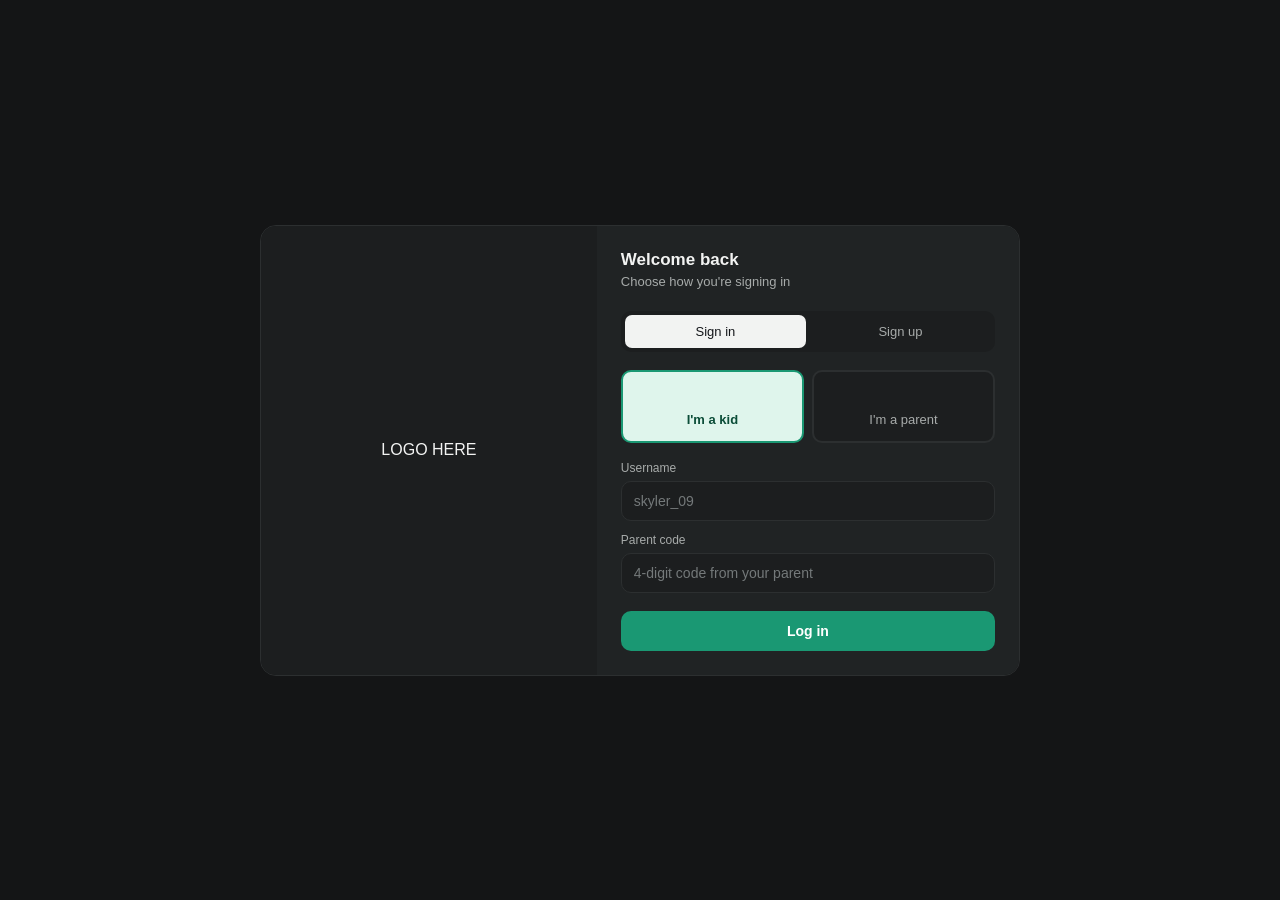
==== index.html @ 77bbfc09 "Signup" ====
<!DOCTYPE html>
<html lang="en">
<head>
<meta charset="UTF-8" />
<meta name="viewport" content="width=device-width, initial-scale=1.0" />
<title>QuestSafe — Sign in</title>
<link rel="stylesheet" href="styles.css" />
</head>
<body>

<div class="layout">
  <div class="brand-panel">
    <p> LOGO HERE</p>
  </div>


  <div class="form-panel">

    <div class="panel-header">
      <div>
        <h2 id="header-title">Welcome back</h2>
        <p class="subtitle" id="header-subtitle">Choose how you're signing in</p>
      </div>
    </div>

    <div class="tabs">
      <button type="button" class="tab-btn active" data-tab="signin">Sign in</button>
      <button type="button" class="tab-btn" data-tab="signup">Sign up</button>
    </div>

    <div class="role-toggle" id="role-toggle-signin">
      <button type="button" class="role-btn active" data-role="kid">
        <svg viewBox="0 0 24 24" fill="none"></svg>
        I'm a kid
      </button>
      <button type="button" class="role-btn" data-role="parent">
        <svg viewBox="0 0 24 24" fill="none"></svg>
        I'm a parent
      </button>
    </div>

    <!-- SIGN IN — KID -->
    <form class="panel-form visible" id="panel-signin-kid" novalidate>
      <div class="field">
        <label for="si-kid-username">Username</label>
        <input type="text" id="si-kid-username" placeholder="skyler_09" autocomplete="off" required />
      </div>
      <div class="field">
        <label for="si-kid-code">Parent code</label>
        <input type="text" id="si-kid-code" placeholder="4-digit code from your parent" inputmode="numeric" maxlength="4" required />
      </div>
      <button type="submit" class="primary-btn">Log in</button>
    </form>

    <!-- SIGN IN — PARENT -->
    <form class="panel-form" id="panel-signin-parent" novalidate>
      <div class="field">
        <label for="si-parent-email">Email</label>
        <input type="email" id="si-parent-email" placeholder="you@email.com" autocomplete="email" required />
      </div>
      <div class="field">
        <label for="si-parent-password">Password</label>
        <input type="password" id="si-parent-password" placeholder="••••••••" autocomplete="current-password" required />
      </div>
      <button type="submit" class="primary-btn">Log in</button>
    </form>

    <!-- SIGN UP — KID (no account creation) -->
    <div class="panel-form" id="panel-signup-kid">
      <div class="info-box">
        <svg viewBox="0 0 24 24" fill="none" stroke="currentColor" stroke-width="2" stroke-linecap="round" stroke-linejoin="round"><circle cx="12" cy="12" r="10"/><path d="M12 16v-4M12 8h.01"/></svg>
        <p>Kids don't create their own account here. Ask your parent to sign up first — they'll give you a code to sign in with.</p>
      </div>
    </div>

    <!-- SIGN UP — PARENT -->
    <form class="panel-form" id="panel-signup-parent" novalidate>
      <p class="role-line" id="signup-label">Creating a <b>Parent</b> account first</p>
      <div class="field">
        <label for="su-parent-email">Email</label>
        <input type="email" id="su-parent-email" placeholder="you@email.com" autocomplete="email" required />
      </div>
      <div class="field">
        <label for="su-parent-password">Password</label>
        <input type="password" id="su-parent-password" placeholder="••••••••" autocomplete="new-password" minlength="8" required />
      </div>
      <button type="submit" class="primary-btn">Create account</button>

      <div class="info-box">
        <svg viewBox="0 0 24 24" fill="none" stroke="currentColor" stroke-width="2" stroke-linecap="round" stroke-linejoin="round"><circle cx="12" cy="12" r="10"/><path d="M12 16v-4M12 8h.01"/></svg>
        <p>After signup you'll get a 4-digit code to share with your kid so they can create their profile and link it to yours.</p>
      </div>
    </form>

  </div>
</div>

<script src="script.js"></script>
</body>
</html>
---- styles.css ----
:root {
  --bg: #141516;
  --panel: #1c1e1f;
  --panel-2: #202324;
  --border: #2c2f30;
  --border-soft: #26282a;

  --green-600: #1a9873;
  --green-700: #157a5c;
  --green-tint-bg: #dff5ec;
  --green-tint-text: #0b4d38;

  --text-primary: #f2f3f2;
  --text-secondary: #a7abaa;
  --text-muted: #74797a;

  --danger: #e0827e;

  --radius: 10px;
  --radius-lg: 16px;
}

* { box-sizing: border-box; }

body {
  margin: 0;
  font-family: -apple-system, BlinkMacSystemFont, "Segoe UI", Roboto, sans-serif;
  background: var(--bg);
  color: var(--text-primary);
  min-height: 100vh;
  display: flex;
  align-items: center;
  justify-content: center;
  padding: 24px;
}

.layout {
  display: flex;
  width: 100%;
  max-width: 760px;
  border-radius: var(--radius-lg);
  overflow: hidden;
  border: 1px solid var(--border);
}


.brand-panel {
  flex: 1;
  background: var(--panel);
  display: flex;
  align-items: center;
  justify-content: center;
  padding: 40px 24px;
  min-width: 260px;
}


.form-panel {
  flex: 1.3;
  background: var(--panel-2);
  padding: 24px;
  min-width: 300px;
  position: relative;
}

.panel-header {
  display: flex;
  align-items: flex-start;
  justify-content: space-between;
  margin-bottom: 4px;
}

.panel-header h2 {
  font-size: 17px;
  font-weight: 600;
  margin: 0 0 4px;
}

.panel-header .subtitle {
  font-size: 13px;
  color: var(--text-secondary);
  margin: 0 0 18px;
}

.menu-dots {
  width: 28px;
  height: 28px;
  border-radius: 8px;
  background: var(--panel);
  border: 1px solid var(--border);
  display: flex;
  align-items: center;
  justify-content: center;
  color: var(--text-secondary);
  cursor: pointer;
  font-size: 16px;
  line-height: 1;
}

.tabs {
  display: flex;
  gap: 4px;
  background: var(--panel);
  border-radius: var(--radius);
  padding: 4px;
  margin-bottom: 18px;
}

.tab-btn {
  flex: 1;
  padding: 9px;
  font-size: 13px;
  font-weight: 500;
  border: none;
  border-radius: 7px;
  background: transparent;
  color: var(--text-secondary);
  cursor: pointer;
  transition: background 0.15s, color 0.15s;
}

.tab-btn.active {
  background: var(--text-primary);
  color: #14161a;
}

.role-toggle {
  display: flex;
  gap: 8px;
  margin-bottom: 18px;
}

.role-btn {
  flex: 1;
  display: flex;
  flex-direction: column;
  align-items: center;
  gap: 6px;
  padding: 14px 8px;
  border-radius: var(--radius);
  border: 2px solid var(--border);
  background: var(--panel);
  color: var(--text-secondary);
  font-size: 13px;
  cursor: pointer;
  transition: border-color 0.15s, background 0.15s, color 0.15s;
}

.role-btn svg { width: 20px; height: 20px; }

.role-btn.active {
  border-color: var(--green-600);
  background: var(--green-tint-bg);
  color: var(--green-tint-text);
  font-weight: 600;
}

.role-line {
  font-size: 13px;
  color: var(--text-secondary);
  margin: 0 0 14px;
}

.role-line b { color: #6fb8ff; font-weight: 600; }
.role-line a { color: var(--text-secondary); text-decoration: underline; cursor: pointer; }

.field {
  margin-bottom: 12px;
}

.field label {
  display: block;
  font-size: 12px;
  color: var(--text-secondary);
  margin-bottom: 6px;
}

.field input, .field select {
  width: 100%;
  padding: 11px 12px;
  font-size: 14px;
  border: 1px solid var(--border);
  border-radius: var(--radius);
  background: var(--panel);
  color: var(--text-primary);
  outline: none;
  transition: border-color 0.15s;
}

.field input::placeholder { color: var(--text-muted); }

.field input:focus, .field select:focus {
  border-color: var(--green-600);
}

.field.error input {
  border-color: var(--danger);
}

.field-error {
  font-size: 11.5px;
  color: var(--danger);
  margin-top: 4px;
}

.primary-btn {
  width: 100%;
  padding: 12px;
  font-size: 14px;
  font-weight: 600;
  border: none;
  border-radius: var(--radius);
  background: var(--green-600);
  color: #fff;
  cursor: pointer;
  margin-top: 6px;
  transition: background 0.15s;
}

.primary-btn:hover { background: var(--green-700); }

.info-box {
  display: flex;
  gap: 8px;
  align-items: flex-start;
  background: var(--panel);
  border: 1px solid var(--border-soft);
  border-radius: var(--radius);
  padding: 10px 12px;
  margin-top: 14px;
}

.info-box svg { width: 15px; height: 15px; flex-shrink: 0; margin-top: 2px; color: #6fb8ff; }

.info-box p {
  font-size: 12px;
  color: var(--text-secondary);
  margin: 0;
  line-height: 1.4;
}

.footer-note {
  text-align: center;
  font-size: 11.5px;
  color: var(--text-muted);
  margin-top: 16px;
}

.footer-note a {
  color: #6fb8ff;
  text-decoration: none;
}

.footer-note a:hover { text-decoration: underline; }

.panel-form { display: none; }
.panel-form.visible { display: block; }

.hidden { display: none !important; }

@media (max-width: 620px) {
  .layout { flex-direction: column; }
  .brand-panel { padding: 28px 20px; }
}


/*home.html — banner */

body.home-body {
  align-items: flex-start;
  padding: 0;
  display: block;
}

.header {
  width: 100%;
  background: var(--panel-2);
  border-bottom: 1px solid var(--border);
  padding: 32px 40px;
  display: flex;
  align-items: center;
  justify-content: flex-end;
  min-height: 90px;
  box-sizing: border-box;
}

.header-actions {
  display: flex;
  align-items: center;
  gap: 28px;
}

.icon-button {
  background: transparent;
  border: none;
  color: var(--text-secondary);
  cursor: pointer;
  display: flex;
  flex-direction: column;
  align-items: center;
  gap: 5px;
  font-size: 13px;
}

.icon-button svg { width: 26px; height: 26px; }
.icon-button:hover { color: var(--text-primary); }

.avatar {
  width: 40px;
  height: 40px;
  border-radius: 50%;
  background: #23384f;
  color: #9cc4ec;
  display: flex;
  align-items: center;
  justify-content: center;
  font-size: 14px;
  font-weight: 600;
  cursor: pointer;
}
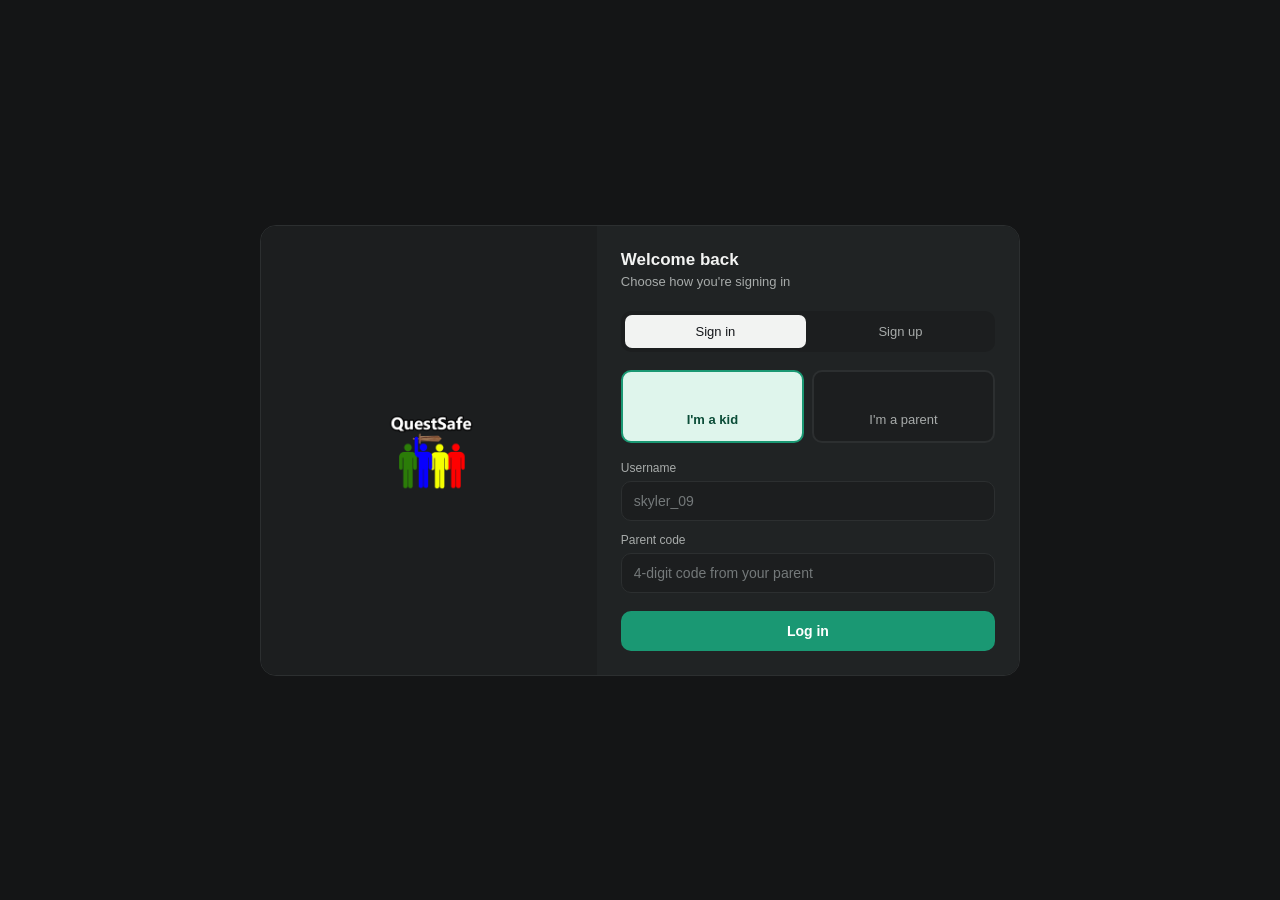
==== commit 1ab32124: "Add logo to HTML page" ====
--- a/index.html
+++ b/index.html
@@ -10,7 +10,7 @@
 
 <div class="layout">
   <div class="brand-panel">
-    <p> LOGO HERE</p>
+    <img src="img/QuestSafe_Logo.png" alt="QuestSafe Logo" class="brand-logo" width="150" />
   </div>
 
 
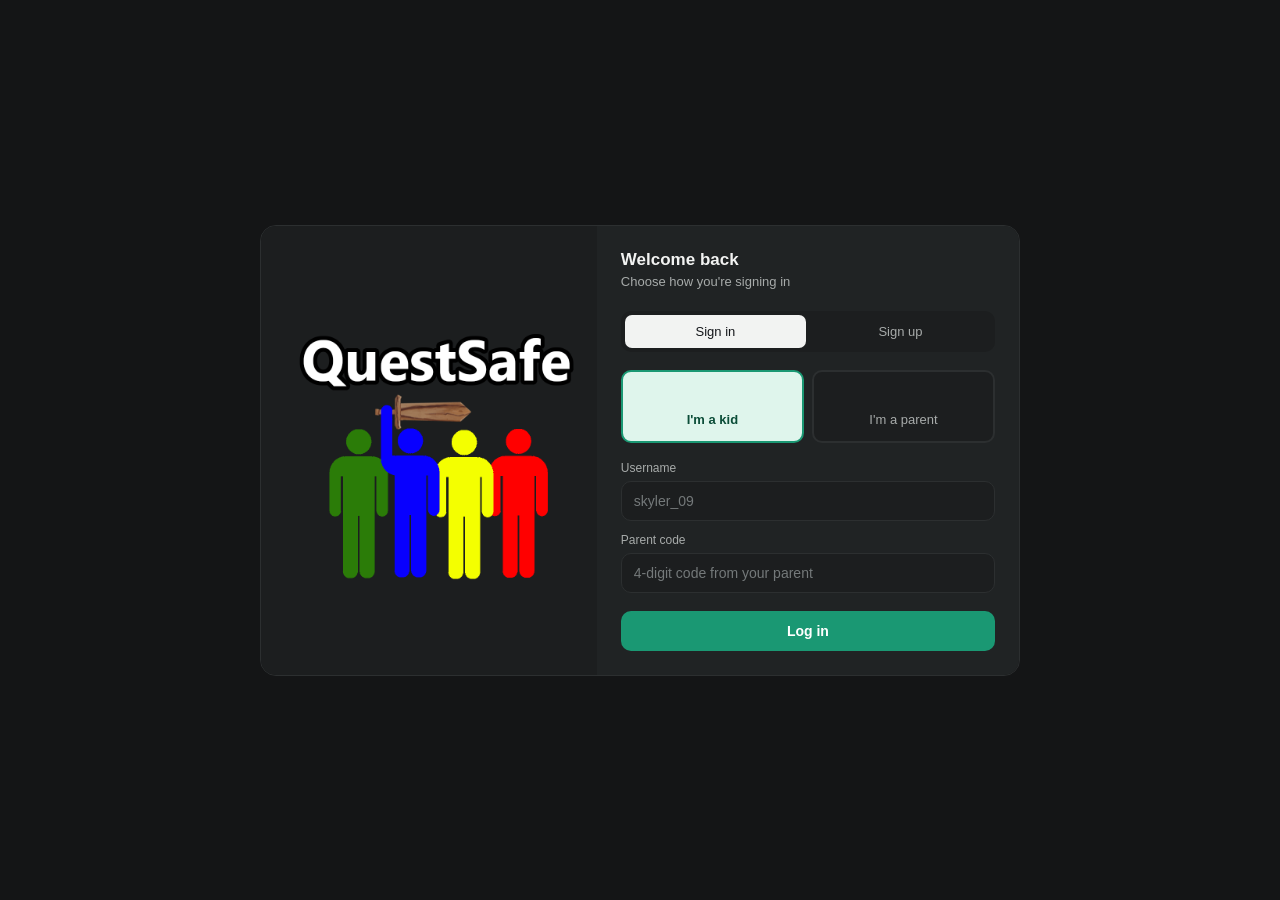
==== commit d19ccb1c: "Change logo size" ====
--- a/index.html
+++ b/index.html
@@ -10,7 +10,7 @@
 
 <div class="layout">
   <div class="brand-panel">
-    <img src="img/QuestSafe_Logo.png" alt="QuestSafe Logo" class="brand-logo" width="150" />
+    <img src="img/QuestSafe_Logo.png" alt="QuestSafe Logo" class="brand-logo" width="500" />
   </div>
 
 
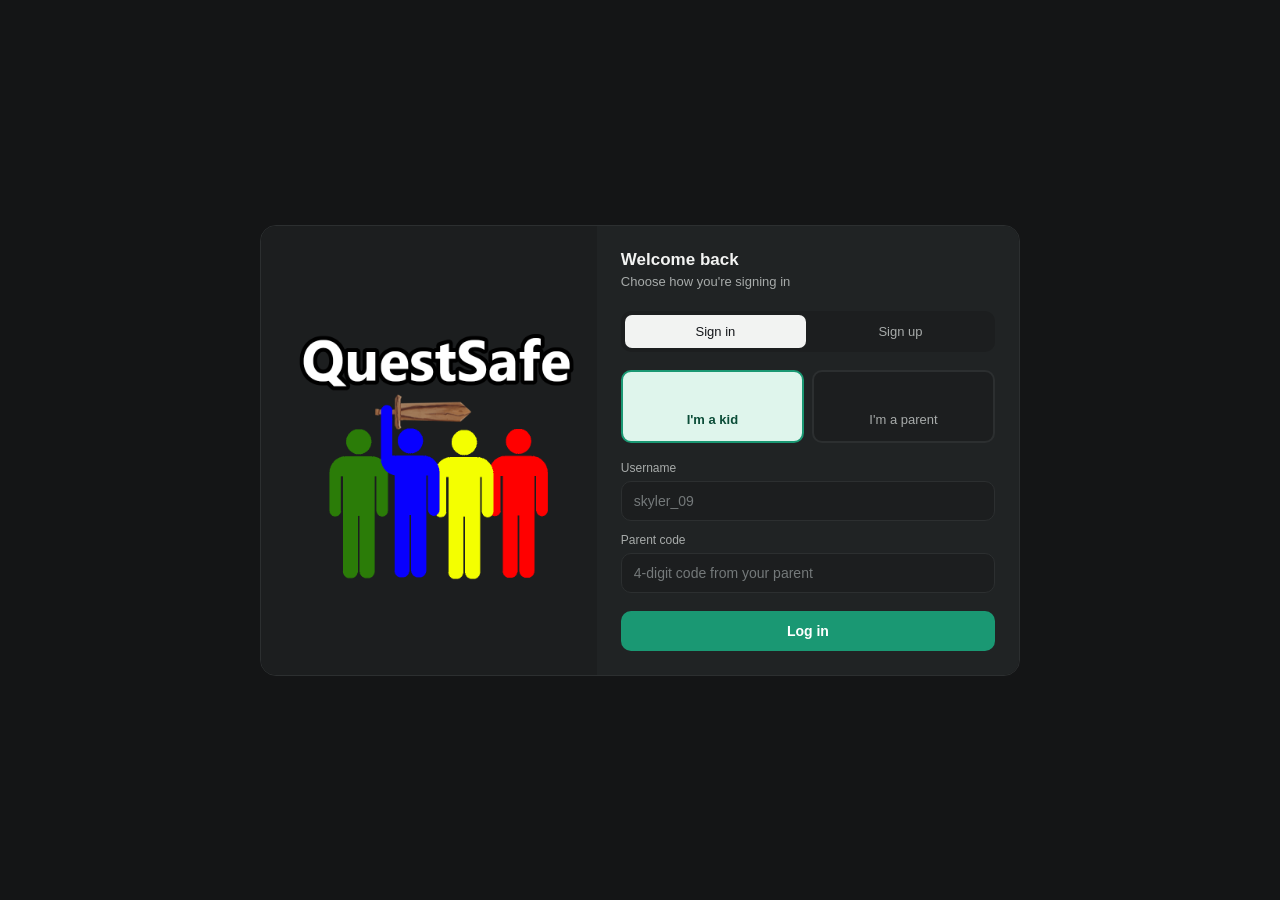
==== commit bd61dafb: "Created the Signin/Signup page, fixed the profile switching feature, as well as report feature" ====
--- a/index.html
+++ b/index.html
@@ -1,3 +1,5 @@
+<!-- zzs25: Signup/Signin Page -->
+
 <!DOCTYPE html>
 <html lang="en">
 <head>
@@ -88,7 +90,7 @@
 
       <div class="info-box">
         <svg viewBox="0 0 24 24" fill="none" stroke="currentColor" stroke-width="2" stroke-linecap="round" stroke-linejoin="round"><circle cx="12" cy="12" r="10"/><path d="M12 16v-4M12 8h.01"/></svg>
-        <p>After signup you'll get a 4-digit code to share with your kid so they can create their profile and link it to yours.</p>
+        <p>After signup you will get a 4-digit code to share with your kid so they can create their profile and link it to yours.</p>
       </div>
     </form>
 
--- a/styles.css
+++ b/styles.css
@@ -33,6 +33,9 @@
   justify-content: center;
   padding: 24px;
 }
+
+
+
 
 .layout {
   display: flex;
@@ -273,21 +276,28 @@
 }
 
 .header {
-  width: 100%;
-  background: var(--panel-2);
-  border-bottom: 1px solid var(--border);
-  padding: 32px 40px;
-  display: flex;
-  align-items: center;
-  justify-content: flex-end;
-  min-height: 90px;
-  box-sizing: border-box;
+    width: 100%;
+    background: var(--panel-2);
+    border-bottom: 1px solid var(--border);
+    padding: 32px 40px;
+    min-height: 90px;
+    box-sizing: border-box;
+
+    display: flex;
+    justify-content: space-between;
+    align-items: center;
+}
+
+.logo {
+    margin: 0;
+    font-size: 50px;   
+    color: white;      
 }
 
 .header-actions {
-  display: flex;
-  align-items: center;
-  gap: 28px;
+    display: flex;
+    align-items: center;
+    gap: 28px;
 }
 
 .icon-button {
@@ -317,4 +327,914 @@
   font-size: 14px;
   font-weight: 600;
   cursor: pointer;
+  overflow: hidden;
+}
+
+.avatar img {
+  width: 100%;
+  height: 100%;
+  object-fit: cover;
+}
+
+/* =======================================================
+   jp4235: Header Avatar Labels
+======================================================= */
+
+.avatar-group {
+
+    display: flex;
+
+    flex-direction: column;
+
+    align-items: center;
+
+    gap: 4px;
+
+}
+
+.avatar img {
+
+    width: 100%;
+
+    height: 100%;
+
+    border-radius: 50%;
+
+    object-fit: cover;
+
+}
+
+.avatar-label {
+
+    font-size: 11px;
+
+    color: var(--text-secondary);
+
+    font-weight: 500;
+
+}
+
+/* jp4235: Make avatar images fit inside the circle */
+.avatar img {
+    width: 100%;
+    height: 100%;
+    object-fit: cover;
+    border-radius: 50%;
+}
+
+/* =======================================================
+   PROFILE POPUP
+   ======================================================= */
+
+.popup-overlay {
+
+  display: none;
+
+  position: fixed;
+
+  top: 0;
+  left: 0;
+
+  width: 100%;
+  height: 100%;
+
+  background: rgba(0,0,0,.60);
+
+  justify-content: center;
+  align-items: center;
+
+  z-index: 1000;
+
+}
+
+.popup-content {
+
+  width: 420px;
+
+  background: var(--panel);
+
+  border: 1px solid var(--border);
+
+  border-radius: var(--radius-lg);
+
+  padding: 20px;
+
+}
+
+.popup-header {
+
+  display: flex;
+
+  justify-content: space-between;
+
+  align-items: center;
+
+}
+
+.close-button {
+
+  background: transparent;
+
+  border: none;
+
+  color: white;
+
+  font-size: 22px;
+
+  cursor: pointer;
+
+}
+
+.popup-overlay.show {
+
+  display: flex;
+
+}
+
+/* =======================================================
+        jp4235: AVATAR SELECTOR
+   ======================================================= */
+
+.avatar-grid {
+
+    display: grid;
+
+    grid-template-columns: repeat(3, 1fr);
+
+    gap: 15px;
+
+    margin-top: 20px;
+
+    margin-bottom: 20px;
+
+}
+
+.avatar-choice {
+
+    width: 90px;
+
+    height: 90px;
+
+    border-radius: 50%;
+
+    object-fit: cover;
+
+    cursor: pointer;
+
+    border: 3px solid transparent;
+
+    transition: .2s;
+
+}
+
+.avatar-choice:hover {
+
+    transform: scale(1.05);
+
+}
+
+.avatar-choice.selected {
+
+    border: 3px solid var(--green-600);
+
+}
+
+/* =======================================================
+   PROFILE TABS
+   ======================================================= */
+
+
+.profile-tabs {
+
+    display:flex;
+
+    gap:10px;
+
+    margin-bottom:15px;
+
+}
+
+
+.profile-tab {
+
+    flex:1;
+
+    padding:10px;
+
+    border-radius:8px;
+
+    border:1px solid var(--border);
+
+    background:var(--panel-2);
+
+    color:white;
+
+    cursor:pointer;
+
+}
+
+
+.profile-tab.active {
+
+    background:var(--green-600);
+
+}
+
+/* Communities section */
+
+.communities-section {
+  max-width:960px;
+  width: 100%;
+  margin: 0 auto;
+  padding: 16px 0;
+}
+
+.section-header {
+  display: flex;
+  justify-content: space-between;
+  align-items: center;
+  margin-bottom: 30px;
+  padding-bottom: 12px;
+  border-bottom: 1px solid rgba(255,255,255,0.04);
+  position: relative;
+}
+
+.section-header h2 {
+  font-size: 30px;
+  font-weight: 700;
+  color: #ffffff;
+  margin: 0;
+  letter-spacing: -0.3px;
+
+}
+
+.section-header h2 .highlight {
+  color: #00ff88;
+  position: relative;
+
+}
+
+.section-header h2 .highlight::after {
+  content: '';
+  position: absolute;
+  bottom: -4px;
+  left: 0;
+  width: 100%;
+  height: 2px;
+  background: linear-gradient(90deg, #00ff88, rgba(0,255,136,0.1));
+  border-radius: 2px;
+  box-shadow: 0 0 20px rgba(0,255,136,0.2);
+}
+
+.community-list {
+  display: grid;
+  grid-template-columns: repeat(2, 1fr);
+  gap: 16px;
+}
+
+.community-card{
+  background: rgba(255,255,255,0.03);
+  backdrop-filter: blur(10px);
+  border-radius: 20px;
+  padding: 22px 24px;
+  border: 1px solid rgba(255,255,255,0.06);
+  transition: all 0.3s ease;
+  cursor: pointer;
+  position: relative;
+  overflow: hidden;
+  display: flex;
+  flex-direction: column;
+  gap: 16px;
+}
+
+.community-card::after {
+  content: '';
+  position: absolute;
+  top: -50%;
+  left: -50%;
+  width: 200%;
+  height: 200%;
+  background: radial-gradient(circle at center, rgba(0,255,136,0.03) 0%, transparent 70%);
+  opacity: 0;
+  transition: opacity 0.4s ease;
+  pointer-events: none;
+}
+.community-card:hover::after {
+  opacity: 1;
+}
+
+.community-card:hover {
+  background: rgba(0,255,255,0.06);
+  border-color: rgba(0,255,136,0.2);
+  transform: translateY(-4px);
+  box-shadow: 0 8px 40px rgba(0,0,0,0.3), 0 0 60px rgba(0,255,136,0.03);
+}
+.community-card:hover .community-avatar {
+  background: rgba(0, 255, 136, 0.15) !important;
+  border-color: rgba(0, 255, 136, 0.3);
+  box-shadow: 0 0 30px rgba(0, 255, 136, 0.05);
+}
+
+.community-info {
+  flex: 1;
+}
+
+.community-info h3 {
+  font-size: 17px;
+  font-weight: 600;
+  color: #ffffff;
+  margin: 0 0 6px 0;
+  letter-spacing: 0.3px;
+
+}
+
+.community-info .meta {
+  display: flex;
+  gap: 16px;
+  font-size: 13px;
+  color: rgba(255,255,255,0.4);
+  flex-wrap: wrap;
+  align-items: center;
+
+}
+
+.community-info .meta span {
+  display: flex;
+  align-items: center;
+  gap: 4px;
+}
+
+.community-info .meta .member-count {
+  color:rgba(255,255,255,0.6);
+}
+
+.community-info .meta .status.offline {
+  background: rgba(255,255,255,0.05);
+  color: rgba(255,255,255,0.3);
+  border-color: rgba(255,255,255,0.05);
+}
+
+.community-info .meta .status {
+  padding: 2px 12px;
+  border-radius: 12px;
+  font-size: 12px;
+  font-weight: 500;
+  background: rgba(0,255,136,0.08);
+  color:#00ff88;
+  border: 1px solid rgba(0,255,136,0.1);
+}
+
+.community-action {
+  display: flex;
+  gap: 8px;
+  margin-top: 4px;
+  padding-top: 12px;
+  border-top: 1px solid rgba(255,255,255,0.04);
+}
+
+.community-action button {
+  padding: 8px 18px;
+  border: none;
+  border-radius: 12px;
+  font-size: 13px;
+  font-weight: 500;
+  cursor: pointer;
+  transition: all 0.2s;
+  font-family: inherit;
+}
+
+.community-action .message-btn {
+  background:#00ff88;
+  color: #0a0e1a;
+  font-weight: 600;
+  flex:1;
+}
+.community-action .message-btn:hover {
+  background:#00cc6a;
+  box-shadow: 0 0 30px rgba(0,255,136,0.15);
+  transform: scale(1.02);
+}
+
+.community-action .more-btn {
+  background: rgba(255, 255, 255, 0.04);
+  color: rgba(255,255,255,0.3);
+  padding: 8px 14px;
+  font-size: 16px;
+}
+
+.community-action .more-btn:hover {
+  background: rgba(255,255,255,0.08);
+  color: rgba(255,255,255,0.6);
+}
+
+.divider-text {
+  margin-top: 28px;
+  padding-top: 10px;
+  border-top: 1px solid rgba(255, 255, 255, 0.05);
+  display: flex;
+  justify-content: space-between;
+  align-items: center;
+  color: rgba(255, 255, 255, 0.2);
+  font-size: 20px;
+}
+.divider-text .join-btn {
+  background: none;
+  border: none;
+  color: #00ff88;
+  opacity: 0.5;
+  cursor: pointer;
+  transition: opacity 0.2s;
+  font-family: inherit;
+  font-size: 20px;
+  padding: 8px 16px;
+  border-radius: 12px;
+  background: rgba(0, 255, 136, 0.05);
+  border: 1px solid rgba(0, 255, 136, 0.05);
+}
+.divider-text .join-btn:hover {
+  opacity: 1;
+  background: rgba(0, 255, 136, 0.08);
+}
+
+/* =======================================================
+        Report User Popup
+   ======================================================= */
+
+.report-info {
+  background: var(--panel-2);
+  border-radius: var(--radius);
+  padding: 14px;
+  text-align: center;
+  font-size: 14px;
+  line-height: 1.5;
+  color: var(--text-primary);
+  margin: 14px 0;
+}
+
+.reason-select {
+  display: flex;
+  align-items: center;
+  gap: 10px;
+  background: var(--panel-2);
+  border: 1px solid var(--green-600);
+  border-radius: 24px;
+  padding: 8px 16px;
+  margin: 0 auto 14px;
+  width: fit-content;
+  cursor: pointer;
+  color: var(--text-primary);
+}
+
+.reason-icon {
+  background: var(--green-600);
+  color: white;
+  border-radius: 50%;
+  width: 20px;
+  height: 20px;
+  display: flex;
+  align-items: center;
+  justify-content: center;
+  font-size: 13px;
+}
+
+.block-row {
+  display: flex;
+  align-items: center;
+  justify-content: center;
+  gap: 8px;
+  margin-bottom: 18px;
+  color: var(--text-primary);
+  font-size: 14px;
+}
+
+.report-actions {
+  display: flex;
+  justify-content: space-between;
+  gap: 14px;
+}
+
+.report-actions button {
+  flex: 1;
+  padding: 10px 0;
+  border-radius: 24px;
+  font-size: 15px;
+  font-weight: bold;
+  cursor: pointer;
+  background: var(--panel);
+}
+
+.cancel-btn {
+  border: 1px solid var(--danger);
+  color: var(--text-primary);
+}
+
+.report-btn {
+  border: 1px solid var(--green-600);
+  color: var(--text-primary);
+}
+
+.report-actions .full-width {
+  flex: 1;
+  width: 100%;
+}
+/* ================= avatar group labels (header) ================= */
+
+.avatar-group {
+  display: flex;
+  flex-direction: column;
+  align-items: center;
+  gap: 4px;
+}
+
+.avatar-label {
+  font-size: 11px;
+  color: var(--text-secondary);
+}
+
+/* ================= popups (Report + Profile) ================= */
+
+.popup-overlay {
+  display: none;
+  position: fixed;
+  inset: 0;
+  background: rgba(0, 0, 0, 0.6);
+  align-items: center;
+  justify-content: center;
+  z-index: 1000;
+  padding: 20px;
+}
+
+.popup-overlay.show {
+  display: flex;
+}
+
+.popup-content {
+  background: var(--panel);
+  border: 1px solid var(--border);
+  border-radius: var(--radius-lg);
+  width: 100%;
+  max-width: 420px;
+  max-height: 90vh;
+  overflow-y: auto;
+  padding: 24px;
+}
+
+.popup-content hr {
+  border: none;
+  border-top: 1px solid var(--border);
+  margin: 16px 0;
+}
+
+.popup-header {
+  display: flex;
+  align-items: center;
+  justify-content: space-between;
+}
+
+.popup-header h2 {
+  margin: 0;
+  font-size: 18px;
+}
+
+.close-button {
+  background: transparent;
+  border: none;
+  color: var(--text-secondary);
+  font-size: 18px;
+  cursor: pointer;
+  line-height: 1;
+}
+
+.close-button:hover { color: var(--text-primary); }
+
+/* ---- Report popup ---- */
+
+.report-info {
+  color: var(--text-secondary);
+  font-size: 14px;
+  line-height: 1.5;
+  margin-bottom: 16px;
+  text-align: left;
+}
+
+.report-info strong { color: var(--text-primary); }
+
+.reason-select {
+  display: flex;
+  align-items: center;
+  gap: 10px;
+  background: var(--panel-2);
+  border: 1px solid var(--border);
+  border-radius: var(--radius);
+  padding: 12px 14px;
+  cursor: pointer;
+  margin-bottom: 16px;
+  font-size: 14px;
+}
+
+.reason-select:hover { border-color: var(--green-600); }
+
+.reason-icon {
+  color: var(--green-600);
+  font-weight: 700;
+}
+
+.block-row {
+  display: flex;
+  align-items: center;
+  gap: 8px;
+  margin-bottom: 20px;
+  font-size: 14px;
+  color: var(--text-secondary);
+}
+
+.report-actions {
+  display: flex;
+  gap: 10px;
+}
+
+.report-actions button { flex: 1; }
+
+.cancel-btn, .report-btn {
+  padding: 12px;
+  border-radius: var(--radius);
+  border: 1px solid var(--border);
+  font-size: 14px;
+  font-weight: 600;
+  cursor: pointer;
+}
+
+.cancel-btn {
+  background: transparent;
+  color: var(--text-secondary);
+}
+
+.cancel-btn:hover { color: var(--text-primary); }
+
+.report-btn {
+  background: var(--green-600);
+  border-color: var(--green-600);
+  color: #fff;
+}
+
+.report-btn:hover { background: var(--green-700); }
+
+.report-btn.full-width { width: 100%; }
+
+/* ---- Profile popup ---- */
+
+.profile-tabs {
+  display: flex;
+  gap: 8px;
+  margin-bottom: 16px;
+}
+
+.profile-tab {
+  flex: 1;
+  padding: 10px;
+  border-radius: var(--radius);
+  border: 1px solid var(--border);
+  background: var(--panel-2);
+  color: var(--text-secondary);
+  font-size: 14px;
+  font-weight: 600;
+  cursor: pointer;
+}
+
+.profile-tab.active {
+  background: var(--green-600);
+  border-color: var(--green-600);
+  color: #fff;
+}
+
+#avatarTitle {
+  font-size: 15px;
+  margin: 0 0 12px;
+  color: var(--text-primary);
+}
+
+.avatar-grid {
+  display: grid;
+  grid-template-columns: repeat(3, 1fr);
+  gap: 12px;
+  margin-bottom: 20px;
+}
+
+.avatar-choice {
+  width: 100%;
+  aspect-ratio: 1;
+  border-radius: 50%;
+  object-fit: cover;
+  cursor: pointer;
+  border: 3px solid transparent;
+}
+
+.avatar-choice:hover { border-color: var(--border); }
+
+.avatar-choice.selected {
+  border-color: var(--green-600);
+}
+
+/* Communities section */
+
+.communities-section {
+  max-width: 1100px;
+  margin: 0 auto;
+  padding: 32px 40px 64px;
+}
+
+.communities-section .section-header {
+  margin-bottom: 20px;
+}
+
+.communities-section .section-header h2 {
+  margin: 0;
+  font-size: 26px;
+}
+
+.community-list {
+  display: grid;
+  grid-template-columns: repeat(2, 1fr);
+  gap: 20px;
+}
+
+.community-card {
+  display: flex;
+  flex-direction: column;
+  background: var(--panel);
+  border: 1px solid var(--border);
+  border-radius: var(--radius-lg);
+  overflow: hidden;
+  padding: 0 0 16px;
+  transition: border-color 0.15s ease;
+}
+
+.community-card:hover {
+  border-color: var(--green-600);
+}
+
+.community-avatar {
+  width: 100%;
+  height: 56px;
+  border-radius: 0;
+  display: flex;
+  align-items: center;
+  justify-content: flex-start;
+  padding: 0 16px;
+  font-size: 22px;
+  flex-shrink: 0;
+  margin-bottom: 16px;
+}
+
+.community-info { padding: 0 16px; }
+
+.community-info h3 {
+  margin: 0 0 8px;
+  font-size: 18px;
+  color: var(--text-primary);
+}
+
+.community-info .meta {
+  display: flex;
+  flex-wrap: wrap;
+  align-items: center;
+  gap: 14px;
+  font-size: 13px;
+  color: var(--text-secondary);
+  padding-bottom: 16px;
+  margin-bottom: 16px;
+  border-bottom: 1px solid var(--border);
+}
+
+.status {
+  color: var(--green-tint-text);
+  font-weight: 600;
+  background: var(--green-tint-bg);
+  padding: 3px 10px;
+  border-radius: 999px;
+  font-size: 12px;
+}
+
+.status.offline {
+  color: var(--text-secondary);
+  background: var(--panel-2);
+}
+
+.community-action {
+  display: flex;
+  align-items: center;
+  gap: 8px;
+  padding: 0 16px;
+}
+
+.message-btn {
+  flex: 1;
+  background: var(--green-600);
+  color: #06231a;
+  border: none;
+  border-radius: var(--radius);
+  padding: 12px;
+  font-size: 14px;
+  font-weight: 700;
+  cursor: pointer;
+}
+
+.message-btn:hover { background: var(--green-700); }
+
+.more-btn {
+  background: var(--panel-2);
+  border: 1px solid var(--border);
+  color: var(--text-secondary);
+  border-radius: var(--radius);
+  padding: 12px 16px;
+  cursor: pointer;
+  flex-shrink: 0;
+}
+
+.more-btn:hover { color: var(--text-primary); }
+
+.divider-text {
+  display: flex;
+  align-items: center;
+  justify-content: space-between;
+  margin-top: 24px;
+  padding-top: 20px;
+  border-top: 1px solid var(--border);
+  color: var(--text-secondary);
+  font-size: 13.5px;
+}
+
+.join-btn {
+  background: transparent;
+  border: 1px solid var(--green-600);
+  color: var(--green-600);
+  border-radius: var(--radius);
+  padding: 9px 16px;
+  font-size: 13px;
+  font-weight: 600;
+  cursor: pointer;
+}
+
+.join-btn:hover { background: var(--green-600); color: #fff; }
+
+@media (max-width: 700px) {
+  .community-list { grid-template-columns: 1fr; }
+  .communities-section { padding: 24px 20px 48px; }
+}
+
+/* ================= Home.html — parent overview section ================= */
+
+.overview-section {
+  max-width: 900px;
+  margin: 0 auto;
+  padding: 48px 40px 64px;
+}
+
+.overview-section .section-header h2 {
+  margin: 0 0 12px;
+  font-size: 26px;
+}
+
+.overview-intro {
+  color: var(--text-secondary);
+  font-size: 15px;
+  line-height: 1.6;
+  max-width: 640px;
+  margin: 0 0 32px;
+}
+
+.overview-cards {
+  display: grid;
+  grid-template-columns: repeat(2, 1fr);
+  gap: 16px;
+}
+
+.overview-card {
+  background: var(--panel);
+  border: 1px solid var(--border);
+  border-radius: var(--radius);
+  padding: 20px;
+}
+
+.overview-card .overview-icon {
+  font-size: 22px;
+  margin-bottom: 8px;
+}
+
+.overview-card h3 {
+  margin: 0 0 6px;
+  font-size: 16px;
+  color: var(--text-primary);
+}
+
+.overview-card p {
+  margin: 0;
+  color: var(--text-secondary);
+  font-size: 13.5px;
+  line-height: 1.5;
+}
+
+@media (max-width: 640px) {
+  .overview-cards { grid-template-columns: 1fr; }
+  .overview-section { padding: 32px 20px 48px; }
 }
